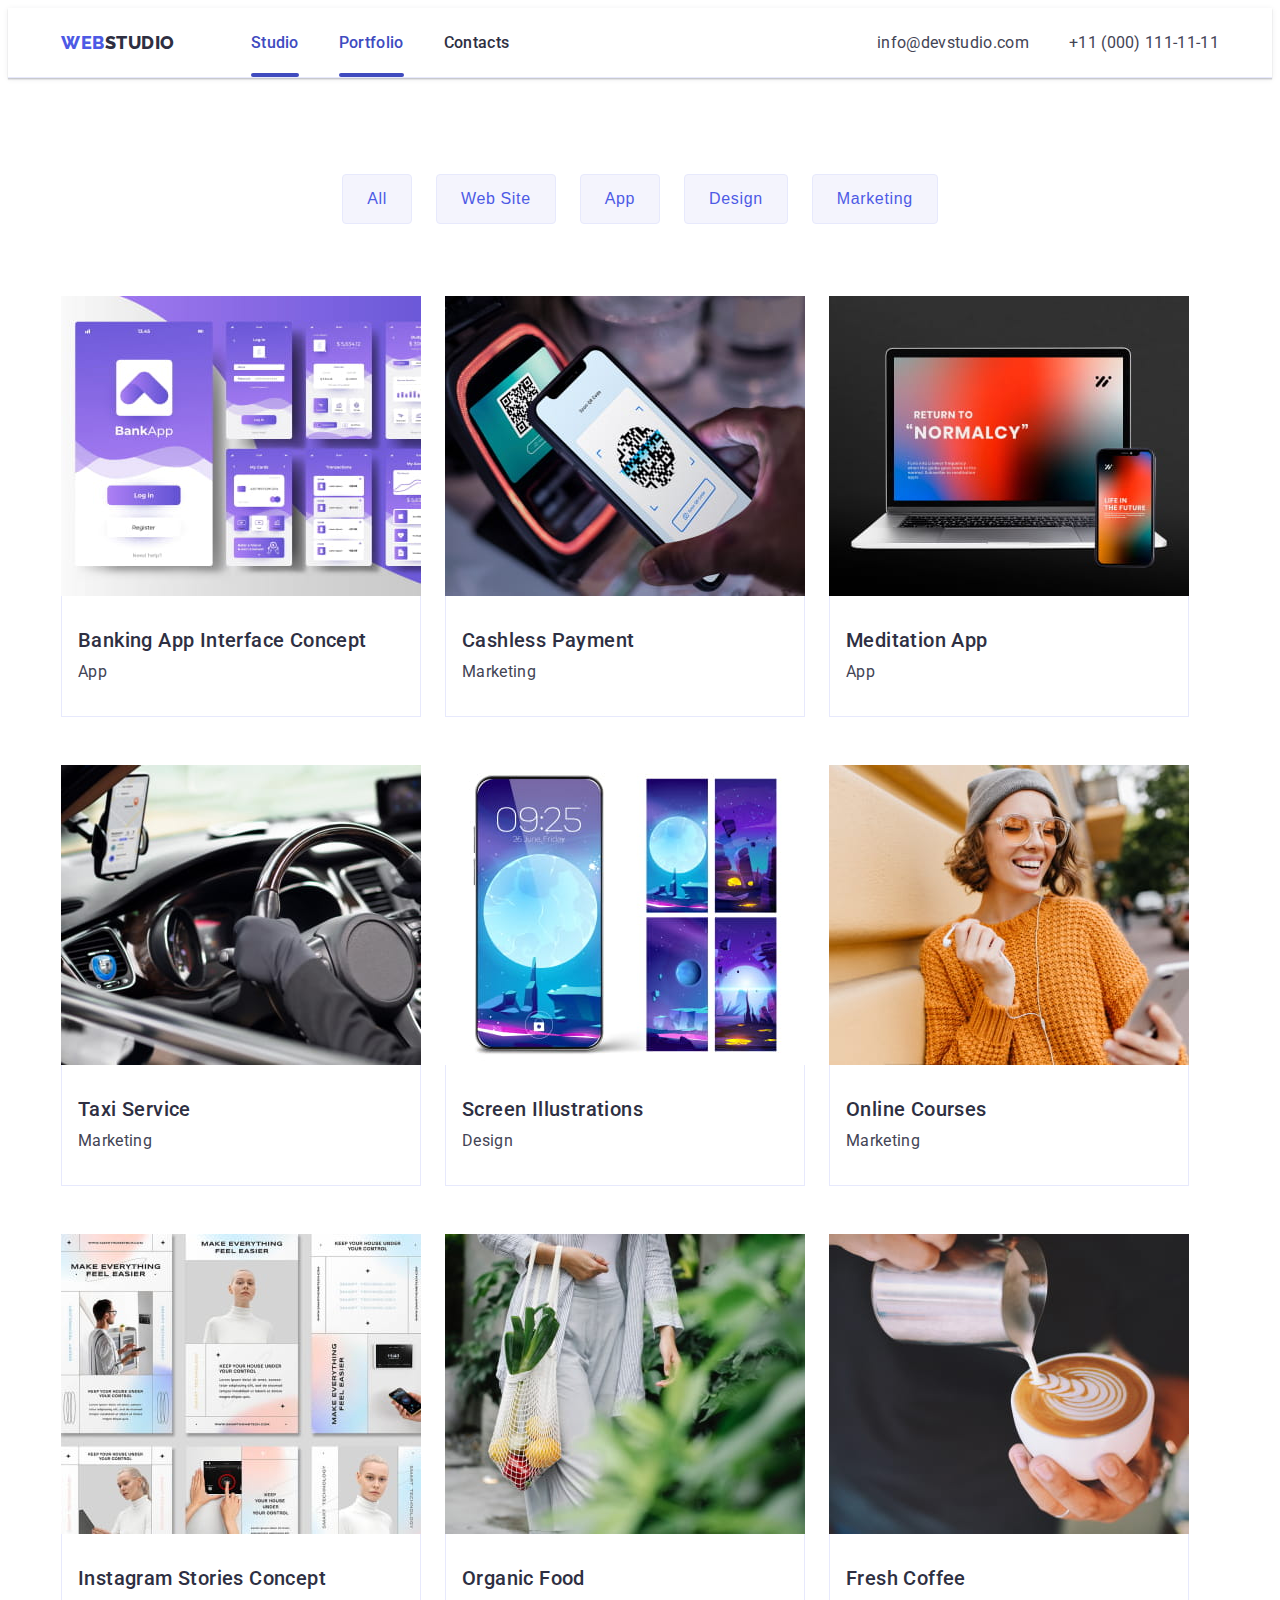
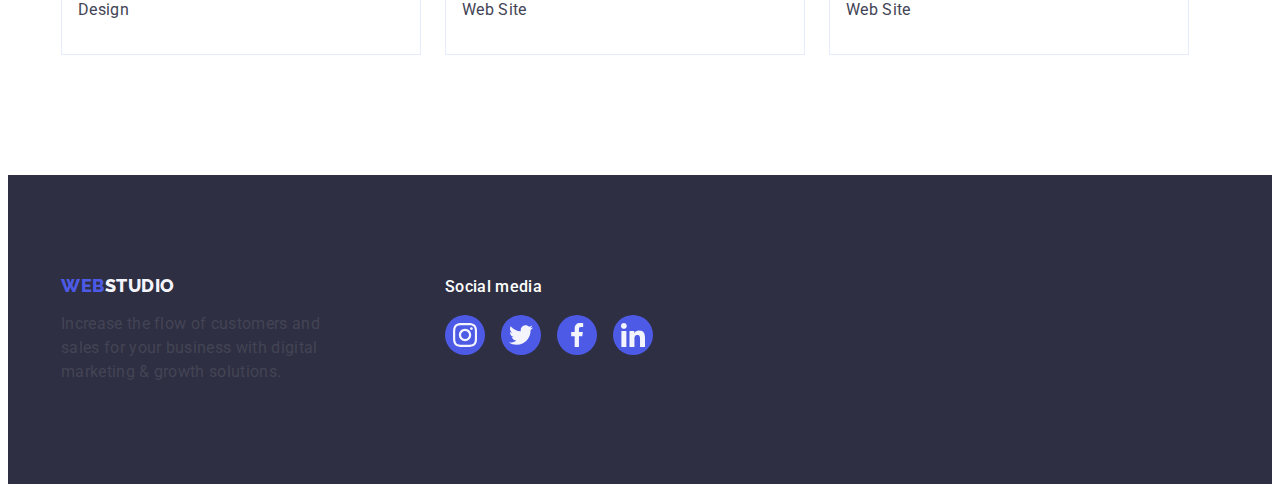
==== portfolio.html @ 9e1050de "Initial commit" ====
<!DOCTYPE html>
<html lang="en">
  <head>
    <meta charset="UTF-8" />
    <meta http-equiv="X-UA-Compatible" content="IE=edge" />
    <meta name="viewport" content="width=device-width, initial-scale=1.0" />
    <title>Portfolio</title>
    <link rel="preconnect" href="https://fonts.googleapis.com" />
    <link rel="preconnect" href="https://fonts.gstatic.com" crossorigin />
    <link
      href="https://fonts.googleapis.com/css2?family=Raleway:wght@800&family=Roboto:wght@400;500;700;900&display=swap"
      rel="stylesheet"
    />
    <link
      rel="stylesheet"
      href="https://cdnjs.cloudflare.com/ajax/libs/modern-normalize/1.1.0/modern-normalize.min.css"
      integrity="sha512-wpPYUAdjBVSE4KJnH1VR1HeZfpl1ub8YT/NKx4PuQ5NmX2tKuGu6U/JRp5y+Y8XG2tV+wKQpNHVUX03MfMFn9Q=="
      crossorigin="anonymous"
      referrerpolicy="no-referrer"
    />
    <link rel="stylesheet" href="./css/styles.css" />
  </head>
  <body>
    <!-- Header -->
    <header class="header">
      <div class="container header-flex">
        <nav class="header-nav">
          <a href="./index.html" class="header-logo link"
            >Web<span class="header-logo-accent">Studio</span></a
          >
          <ul class="header-nav-list list">
            <li class="header-nav-item">
              <a href="./index.html" class="header-nav-link current link"
                >Studio</a
              >
            </li>
            <li class="header-nav-item">
              <a href="./portfolio.html" class="header-nav-link current link"
                >Portfolio</a
              >
            </li>
            <li class="header-nav-item">
              <a href="" class="header-nav-link link">Contacts</a>
            </li>
          </ul>
        </nav>
        <address class="header-contacts">
          <ul class="header-contacts-list list">
            <li class="header-contacts-item">
              <a
                href="mailto:info@devstudio.com"
                class="header-contacts-link link"
                >info@devstudio.com</a
              >
            </li>
            <li class="header-contacts-item">
              <a href="tel:+110001111111" class="header-contacts-link link"
                >+11 (000) 111-11-11</a
              >
            </li>
          </ul>
        </address>
      </div>
    </header>
    <!-- Main -->
    <main>
      <section class="portfolio">
        <div class="container">
          <h1 class="visually-hidden">Portfolio</h1>
          <ul class="filter-btn-list list">
            <li>
              <button type="button" class="button filter-btn">All</button>
            </li>
            <li>
              <button type="button" class="button filter-btn">Web Site</button>
            </li>
            <li>
              <button type="button" class="button filter-btn">App</button>
            </li>
            <li>
              <button type="button" class="button filter-btn">Design</button>
            </li>
            <li>
              <button type="button" class="button filter-btn">Marketing</button>
            </li>
            <!-- Works -->
          </ul>
          <ul class="works-list list">
            <!-- Work 1 -->
            <li class="works-list-item">
              <a href="" class="link works-link">
                <div class="works-thumb">
                  <img
                    src="./images/portfolio-page/banking.jpg"
                    alt="a variety of the baking app interface's designs"
                    width="360"
                    height="300"
                  />
                  <p class="works-text">
                    14 Stylish and User-Friendly App Design Concepts · Task
                    Manager App · Calorie Tracker App · Exotic Fruit Ecommerce
                    App · Cloud Storage App
                  </p>
                </div>
                <div class="works-container">
                  <h2 class="works-subtitle">Banking App Interface Concept</h2>
                  <p class="works-descr">App</p>
                </div>
              </a>
            </li>
            <!-- Work 2 -->
            <li class="works-list-item">
              <a href="" class="link works-link">
                <div class="works-thumb">
                  <img
                    src="./images/portfolio-page/payment.jpg"
                    alt=" a person doing a cashless payment"
                    width="360"
                    height="300"
                  />

                  <p class="works-text">
                    14 Stylish and User-Friendly App Design Concepts · Task
                    Manager App · Calorie Tracker App · Exotic Fruit Ecommerce
                    App · Cloud Storage App
                  </p>
                </div>
                <div class="works-container">
                  <h2 class="works-subtitle">Cashless Payment</h2>
                  <p class="works-descr">Marketing</p>
                </div>
              </a>
            </li>
            <!-- Work 3 -->
            <li class="works-list-item">
              <a href="" class="link works-link">
                <div class="works-thumb">
                  <img
                    src="./images/portfolio-page/meditation.jpg"
                    alt="a laptop and a phone with the meditation app opened"
                    width="360"
                    height="300"
                  />

                  <p class="works-text">
                    14 Stylish and User-Friendly App Design Concepts · Task
                    Manager App · Calorie Tracker App · Exotic Fruit Ecommerce
                    App · Cloud Storage App
                  </p>
                </div>
                <div class="works-container">
                  <h2 class="works-subtitle">Meditation App</h2>
                  <p class="works-descr">App</p>
                </div>
              </a>
            </li>
            <!-- Work 4 -->
            <li class="works-list-item">
              <a href="" class="link works-link">
                <div class="works-thumb">
                  <img
                    src="./images/portfolio-page/taxi.jpg"
                    alt="a person driving a car"
                    width="360"
                    height="300"
                  />

                  <p class="works-text">
                    14 Stylish and User-Friendly App Design Concepts · Task
                    Manager App · Calorie Tracker App · Exotic Fruit Ecommerce
                    App · Cloud Storage App
                  </p>
                </div>
                <div class="works-container">
                  <h2 class="works-subtitle">Taxi Service</h2>
                  <p class="works-descr">Marketing</p>
                </div>
              </a>
            </li>
            <!-- Work 5 -->
            <li class="works-list-item">
              <a href="" class="link works-link">
                <div class="works-thumb">
                  <img
                    src="./images/portfolio-page/illustation.jpg"
                    alt="a phone and several screen Illustrations"
                    width="360"
                    height="300"
                  />

                  <p class="works-text">
                    14 Stylish and User-Friendly App Design Concepts · Task
                    Manager App · Calorie Tracker App · Exotic Fruit Ecommerce
                    App · Cloud Storage App
                  </p>
                </div>
                <div class="works-container">
                  <h2 class="works-subtitle">Screen Illustrations</h2>
                  <p class="works-descr">Design</p>
                </div>
              </a>
            </li>
            <!-- Work 6 -->
            <li class="works-list-item">
              <a href="" class="link works-link">
                <div class="works-thumb">
                  <img
                    src="./images/portfolio-page/courses.jpg"
                    alt="a girl holding a phone and looking at its screen"
                    width="360"
                    height="300"
                  />

                  <p class="works-text">
                    14 Stylish and User-Friendly App Design Concepts · Task
                    Manager App · Calorie Tracker App · Exotic Fruit Ecommerce
                    App · Cloud Storage App
                  </p>
                </div>
                <div class="works-container">
                  <h2 class="works-subtitle">Online Courses</h2>
                  <p class="works-descr">Marketing</p>
                </div>
              </a>
            </li>
            <!-- Work 7 -->
            <li class="works-list-item">
              <a href="" class="link works-link">
                <div class="works-thumb">
                  <img
                    src="./images/portfolio-page/instastories.jpg"
                    alt="several designed pages"
                    width="360"
                    height="300"
                  />

                  <p class="works-text">
                    14 Stylish and User-Friendly App Design Concepts · Task
                    Manager App · Calorie Tracker App · Exotic Fruit Ecommerce
                    App · Cloud Storage App
                  </p>
                </div>
                <div class="works-container">
                  <h2 class="works-subtitle">Instagram Stories Concept</h2>
                  <p class="works-descr">Design</p>
                </div>
              </a>
            </li>
            <!-- Work 8 -->
            <li class="works-list-item">
              <a href="" class="link works-link">
                <div class="works-thumb">
                  <img
                    src="./images/portfolio-page/food.jpg"
                    alt="a person holding a bag with food"
                    width="360"
                    height="300"
                  />

                  <p class="works-text">
                    14 Stylish and User-Friendly App Design Concepts · Task
                    Manager App · Calorie Tracker App · Exotic Fruit Ecommerce
                    App · Cloud Storage App
                  </p>
                </div>
                <div class="works-container">
                  <h2 class="works-subtitle">Organic Food</h2>
                  <p class="works-descr">Web Site</p>
                </div>
              </a>
            </li>
            <!-- Work 9 -->
            <li class="works-list-item">
              <a href="" class="link works-link">
                <div class="works-thumb">
                  <img
                    src="./images/portfolio-page/coffee.jpg"
                    alt="a hand holding a cup of coffee"
                    width="360"
                    height="300"
                  />

                  <p class="works-text">
                    14 Stylish and User-Friendly App Design Concepts · Task
                    Manager App · Calorie Tracker App · Exotic Fruit Ecommerce
                    App · Cloud Storage App
                  </p>
                </div>
                <div class="works-container">
                  <h2 class="works-subtitle">Fresh Coffee</h2>
                  <p class="works-descr">Web Site</p>
                </div>
              </a>
            </li>
          </ul>
        </div>
      </section>
    </main>
    <!-- Footer -->
    <footer class="footer">
      <div class="container footer-container">
        <div class="footer-logo-container">
          <a href="./index.html" class="footer-logo link"
            >Web<span class="footer-logo-accent">Studio</span></a
          >
          <p class="footer-text">
            Increase the flow of customers and sales for your business with
            digital marketing & growth solutions.
          </p>
        </div>
        <div class="footer-social-container">
          <p class="footer-social-text">Social media</p>
          <ul class="footer-social-list list">
            <li class="footer-social-item">
              <a href="" class="footer-social-link">
                <svg width="24" height="24" class="footer-social-icon">
                  <use href="./images/icons.svg#icon-instagram"></use>
                </svg>
              </a>
            </li>
            <li class="footer-social-item">
              <a href="" class="footer-social-link">
                <svg width="24" height="24" class="footer-social-icon">
                  <use href="./images/icons.svg#icon-twitter"></use>
                </svg>
              </a>
            </li>
            <li class="footer-social-item">
              <a href="" class="footer-social-link">
                <svg width="24" height="24" class="footer-social-icon">
                  <use href="./images/icons.svg#icon-facebook"></use>
                </svg>
              </a>
            </li>
            <li class="footer-social-item">
              <a href="" class="footer-social-link">
                <svg width="24" height="24" class="footer-social-icon">
                  <use href="./images/icons.svg#icon-linkedin"></use>
                </svg>
              </a>
            </li>
          </ul>
        </div>
      </div>
    </footer>
  </body>
</html>
---- css/styles.css ----
:root {
  /* Text color */
  --primary-text-color: #434455;
  --secondary-text-color: #2e2f42;
  --tertiary-text-color: #ffffff;
  --light-text: #f4f4fd;

  /* Background color */
  --primary-bg-color: #ffffff;
  --secondary-bg-color: #2e2f42;
  --tertiary-bg-color: #f4f4fd;

  /* Accent color */
  --iris-accent-color: #4d5ae5;
  --ocean-accent-color: #404bbf;
  --footer-hover-accent: #31d0aa;

  /* Border color */
  --border-color: #e7e9fc;

  /* Icon color */
  --icon-color: #f4f4fd;

  /* Logo color */
  --customer-logo-color: #8e8f99;

  /* Transition */
  --duration: 250ms;
  --timing-fucntion: cubic-bezier(0.4, 0, 0.2, 1);
}

body {
  background-color: var(--primary-bg-color);
  color: var(--primary-text-color);
  font-family: Roboto, sans-serif;
  font-size: 16px;
  line-height: 1.5;
  letter-spacing: 0.02em;
}

.list {
  list-style: none;
}

.link {
  text-decoration: none;
}

.button {
  cursor: pointer;
}

.section {
  padding-top: 120px;
  padding-bottom: 120px;
}

h1,
h2,
h3,
h4,
p {
  margin: 0;
}

ul,
ol {
  margin: 0;
  padding-left: 0;
}

img {
  display: block;
  max-width: 100%;
  height: auto;
}

.visually-hidden {
  position: absolute;
  width: 1px;
  height: 1px;
  margin: -1px;
  border: 0;
  padding: 0;

  white-space: nowrap;
  clip-path: inset(100%);
  clip: rect(0 0 0 0);
  overflow: hidden;
}

.container {
  max-width: 1158px;
  padding: 0 15px;
  margin: 0 auto;
  /* outline: 2px solid palevioletred; */
}

/* Header */
.header {
  border-bottom: 1px solid var(--border-color);
  box-shadow: 0px 2px 1px rgba(46, 47, 66, 0.08),
    0px 1px 1px rgba(46, 47, 66, 0.16), 0px 1px 6px rgba(46, 47, 66, 0.08);
}

.header-flex {
  display: flex;
  align-items: center;
}

/* Logo */
.header-logo {
  margin-right: 76px;
  padding-top: 24px;
  padding-bottom: 24px;

  color: var(--iris-accent-color);
  font-family: Raleway, sans-serif;
  font-weight: 800;
  font-size: 18px;
  line-height: 1.17;
  letter-spacing: 0.03em;
  text-transform: uppercase;
}

.header-logo-accent {
  color: var(--secondary-text-color);
}

.header-nav {
  display: flex;
  align-items: center;
  margin-right: auto;
}

.header-nav-list {
  display: flex;
  gap: 40px;
}

.header-nav-link {
  position: relative;

  padding-top: 24px;
  padding-bottom: 24px;

  color: var(--secondary-text-color);
  font-weight: 500;
  font-size: 16px;
  line-height: 1.5;

  transition: color var(--duration) var(--timing-fucntion);
}

.header-nav-link.current {
  color: #404bbf;
}

.header-nav-link::after {
  position: absolute;
  bottom: -1px;

  content: "";

  display: block;
  width: 100%;
  height: 4px;
  border-radius: 2px;
}

.header-nav-link.current::after {
  background-color: #404bbf;
}

/* .current { */
/* color: var(--accent-color); */
/* } */

.header-nav-link:hover,
.header-nav-link:focus {
  color: var(--ocean-accent-color);
}

.header-contacts {
  font-style: normal;
}

.header-contacts-list {
  display: flex;
}

.header-contacts-item:not(:last-child) {
  margin-right: 40px;
}

.header-contacts-link {
  padding-top: 24px;
  padding-bottom: 24px;

  color: var(--primary-text-color);
  font-size: 16px;
  line-height: 1.5;

  transition: color var(--duration) var(--timing-fucntion);
}

.header-contacts-link:hover,
.header-contacts-link:focus {
  color: var(--ocean-accent-color);
}

/* Main */

/* Hero section*/
.hero {
  padding-top: 188px;
  padding-bottom: 188px;
  background-color: var(--secondary-bg-color);
  background-image: linear-gradient(
      rgba(46, 47, 66, 0.7),
      rgba(46, 47, 66, 0.7)
    ),
    url(../images/hero-section/people-office.jpg);
  background-size: cover;
  background-position: center;
  background-repeat: no-repeat;
  max-width: 1440px;
  margin: 0 auto;
}

.hero-title {
  max-width: 496px;
  margin-bottom: 48px;
  margin-left: auto;
  margin-right: auto;

  color: var(--tertiary-text-color);
  font-weight: 700;
  font-size: 56px;
  line-height: 1.07;
  letter-spacing: 0.02em;
  text-align: center;
}

.hero-btn {
  display: block;
  min-width: 169px;
  box-shadow: 0px 4px 4px rgba(0, 0, 0, 0.15);
  border: 0;
  border-radius: 4px;
  padding: 16px 32px;
  margin-left: auto;
  margin-right: auto;

  background-color: var(--iris-accent-color);
  color: var(--tertiary-text-color);
  font-weight: 500;
  font-size: 16px;
  line-height: 1.5;
  letter-spacing: 0.04em;

  transition: background-color var(--duration) var(--timing-fucntion);
}

.hero-btn:hover,
.hero-btn:focus,
.hero-btn:active {
  background-color: var(--ocean-accent-color);
}

/* Features section */
.feature-list {
  display: flex;
  gap: 24px;
}

.feature-list-item {
  width: 264px;
}

.feature-icon-container {
  margin-bottom: 8px;
  border-radius: 4px;
  display: flex;
  justify-content: center;
  align-items: center;

  width: 264px;
  height: 112px;
  background-color: var(--tertiary-bg-color);
}

.feature-subtitle {
  margin-bottom: 8px;

  color: #2e2f42;
  font-weight: 500;
  font-size: 20px;
  line-height: 1.2;
  letter-spacing: 0.02em;
}

/* Duties section */
.duties {
  padding-bottom: 120px;
}

.duties-title,
.team-title,
.customer-title {
  margin-bottom: 72px;

  color: var(--secondary-text-color);
  font-weight: 700;
  font-size: 36px;
  line-height: 1.1;
  letter-spacing: 0.02em;
  text-align: center;
  text-transform: capitalize;
}

.duties-list {
  display: flex;
  gap: 24px;
}

/* Team section */
.team {
  background-color: var(--tertiary-bg-color);
}

.team-list {
  display: flex;
  gap: 24px;
}

.team-item-bg {
  /* padding: 32px 16px; */
  background-color: var(--primary-bg-color);
  box-shadow: 0px 1px 6px rgba(46, 47, 66, 0.08),
    0px 1px 1px rgba(46, 47, 66, 0.16), 0px 2px 1px rgba(46, 47, 66, 0.08);
  border-radius: 0px 0px 4px 4px;
}

.team-item-container {
  padding-top: 32px;
  padding-bottom: 32px;
  border-radius: 0px 0px 4px 4px;
}

.team-worker-name {
  margin-bottom: 8px;

  color: var(--secondary-text-color);
  font-weight: 500;
  font-size: 20px;
  line-height: 1.2;
  letter-spacing: 0.02em;
  text-align: center;
}

.team-worker-role {
  font-size: 16px;
  text-align: center;
  margin-bottom: 8px;
}

.team-social-list {
  display: flex;
  justify-content: center;
  gap: 24px;
}

.team-social-link {
  display: flex;
  justify-content: center;
  align-items: center;
  border-radius: 50%;
  width: 40px;
  height: 40px;
  background-color: var(--iris-accent-color);

  transition: background-color var(--duration) var(--timing-fucntion);
}

.team-social-link:hover,
.team-social-link:focus {
  background-color: var(--ocean-accent-color);
}

.team-social-icon {
  fill: var(--icon-color);
}

/* Customers section */
.customer-icon-list {
  display: flex;
  gap: 24px;
}

.customer-icon-link {
  display: flex;
  justify-content: center;
  align-items: center;

  width: 168px;
  height: 88px;
  color: var(--customer-logo-color);
  border: 1px solid var(--customer-logo-color);
  border-radius: 4px;

  transition: border-color 250ms cubic-bezier(0.4, 0, 0.2, 1),
    color 250ms cubic-bezier(0.4, 0, 0.2, 1);
}

.customer-icon-link:hover,
.customer-icon-link:focus {
  color: var(--ocean-accent-color);
  border-color: var(--ocean-accent-color);
}

.customer-icon {
  width: 104px;
  height: 56px;
  fill: currentColor;
}

/* Footer */

.footer {
  padding-top: 100px;
  padding-bottom: 100px;
  background-color: var(--secondary-bg-color);
}

/* Logo */
.footer-container {
  display: flex;
  align-items: baseline;
}

.footer-logo {
  display: inline-block;
  margin-bottom: 16px;

  color: var(--iris-accent-color);
  font-family: Raleway, sans-serif;
  font-weight: 800;
  font-size: 18px;
  line-height: 1.17;
  letter-spacing: 0.03em;
  text-transform: uppercase;
}

.footer-logo-container {
  margin-right: 120px;
}

.footer-logo-accent {
  color: #f4f4fd;
}

.footer-text {
  width: 264px;

  color: var(--footer-text);
}

.footer-social-text {
  color: var(--tertiary-text-color);
  font-weight: 500;
  font-size: 16px;
  line-height: 1.5;
  letter-spacing: 0.02em;
  margin-bottom: 16px;
}

.footer-social-list {
  display: flex;
  gap: 16px;
}

.footer-social-link {
  display: flex;
  justify-content: center;
  align-items: center;
  border-radius: 50%;
  width: 40px;
  height: 40px;
  background-color: var(--iris-accent-color);

  transition: background-color var(--duration) var(--timing-fucntion);
}

.footer-social-link:hover,
.footer-social-link:focus {
  background-color: var(--footer-hover-accent);
}

.footer-social-icon {
  fill: var(--icon-color);
}

/* Portfolio-page */

.filter-btn-list {
  display: flex;
  justify-content: center;
  gap: 24px;
  margin-bottom: 72px;
}

.filter-btn {
  padding-top: 12px;
  padding-bottom: 12px;
  padding-left: 24px;
  padding-right: 24px;

  background-color: var(--tertiary-bg-color);
  color: var(--iris-accent-color);
  font-size: 16px;
  line-height: 1.5;
  font-weight: 500;
  letter-spacing: 0.04em;
  border: 1px solid var(--border-color);
  border-radius: 4px;

  transition: color 250ms cubic-bezier(0.4, 0, 0.2, 1),
    background-color 250ms cubic-bezier(0.4, 0, 0.2, 1),
    border-color 250ms cubic-bezier(0.4, 0, 0.2, 1),
    box-shadow 250ms cubic-bezier(0.4, 0, 0.2, 1);
}

.filter-btn:hover,
.filter-btn:focus,
.filter-btn:active {
  background-color: var(--ocean-accent-color);
  color: var(--tertiary-text-color);
  border: 1px solid transparent;
  box-shadow: 0px 3px 1px rgba(0, 0, 0, 0.1), 0px 2px 1px rgba(0, 0, 0, 0.08),
    0px 2px 2px rgba(0, 0, 0, 0.12);
}

/* Portfolio section */
.portfolio {
  padding-top: 96px;
  padding-bottom: 120px;
}

/* Works */
.works-list {
  display: flex;
  flex-wrap: wrap;
  row-gap: 48px;
  column-gap: 24px;
}

.works-link {
  display: block;

  transition: box-shadow var(--duration) var(--timing-fucntion);
}

.works-link:hover,
.works-link:focus {
  box-shadow: 0px 1px 6px rgba(46, 47, 66, 0.08),
    0px 1px 1px rgba(46, 47, 66, 0.16), 0px 2px 1px rgba(46, 47, 66, 0.08);
}

/* .works-link:hover .works-overlay,
.works-link:focus .works-overlay {
  transform: translateY(0%);
} */

.works-link:hover .works-text,
.works-link:focus .works-text {
  transform: translateY(0%);
}

.works-thumb {
  position: relative;
  overflow: hidden;
}

/* .works-overlay {
  position: absolute;
  top: 0;
  left: 0;
  transform: translateY(100%);
  width: 100%;
  height: 100%;
  background-color: var(--iris-accent-color);

  transition: transform var(--duration) var(--timing-fucntion);
} */

.works-text {
  position: absolute;
  top: 0;
  left: 0;
  font-size: 16px;
  line-height: 1.5;
  letter-spacing: 0.02em;
  color: var(--light-text);
  padding: 40px 32px;
  background-color: #4d5ae5;
  height: 100%;
  width: 100%;
  transform: translateY(100%);
  transition: transform 250ms cubic-bezier(0.4, 0, 0.2, 1);
}

.works-container {
  border: 1px solid var(--border-color);
  border-top: none;
  padding: 32px 16px;
}

.works-subtitle {
  margin-bottom: 8px;

  color: var(--secondary-text-color);
  font-weight: 500;
  font-size: 20px;
  line-height: 1.2;
  letter-spacing: 0.02em;
}

.works-descr {
  color: var(--primary-text-color);
}

/* Modal window */
.backdrop {
  position: fixed;
  top: 0;
  left: 0;
  width: 100%;
  height: 100%;
  background-color: rgba(46, 47, 66, 0.4);

  opacity: 1;

  transition: opacity 250ms cubic-bezier(0.4, 0, 0.2, 1),
    visibility 250ms cubic-bezier(0.4, 0, 0.2, 1);
}

.backdrop.is-hidden {
  opacity: 0;
  visibility: hidden;
  pointer-events: none;
}

.modal {
  position: absolute;
  top: 50%;
  left: 50%;
  transform: translate(-50%, -50%) scale(1);
  width: 408px;
  min-height: 576px;
  background-color: #fcfcfc;
  box-shadow: 0px 1px 1px rgba(0, 0, 0, 0.14), 0px 1px 3px rgba(0, 0, 0, 0.12),
    0px 2px 1px rgba(0, 0, 0, 0.2);
  border-radius: 4px;

  transition: transform 250ms cubic-bezier(0.4, 0, 0.2, 1);
}

.backdrop.is-hidden .modal {
  opacity: 0;
  transform: translate(-50%, 40%);
}

.modal-btn {
  position: absolute;
  top: 24px;
  right: 24px;
  width: 24px;
  height: 24px;
  display: flex;
  justify-content: center;
  align-items: center;
  padding: 0;
  background-color: #e7e9fc;
  border: 1px solid rgba(0, 0, 0, 0.1);
  border-radius: 50%;
  cursor: pointer;
  transition: background-color 250ms cubic-bezier(0.4, 0, 0.2, 1),
    border 250ms cubic-bezier(0.4, 0, 0.2, 1);
}

.modal-btn:hover,
.modal-btn:focus {
  background-color: #404bbf;
  border: none;
}

.modal-icon {
  fill: #2e2f42;
  transition: fill 250ms cubic-bezier(0.4, 0, 0.2, 1);
}

.modal-btn:hover .modal-icon,
.modal-btn:focus .modal-icon {
  fill: #ffffff;
}
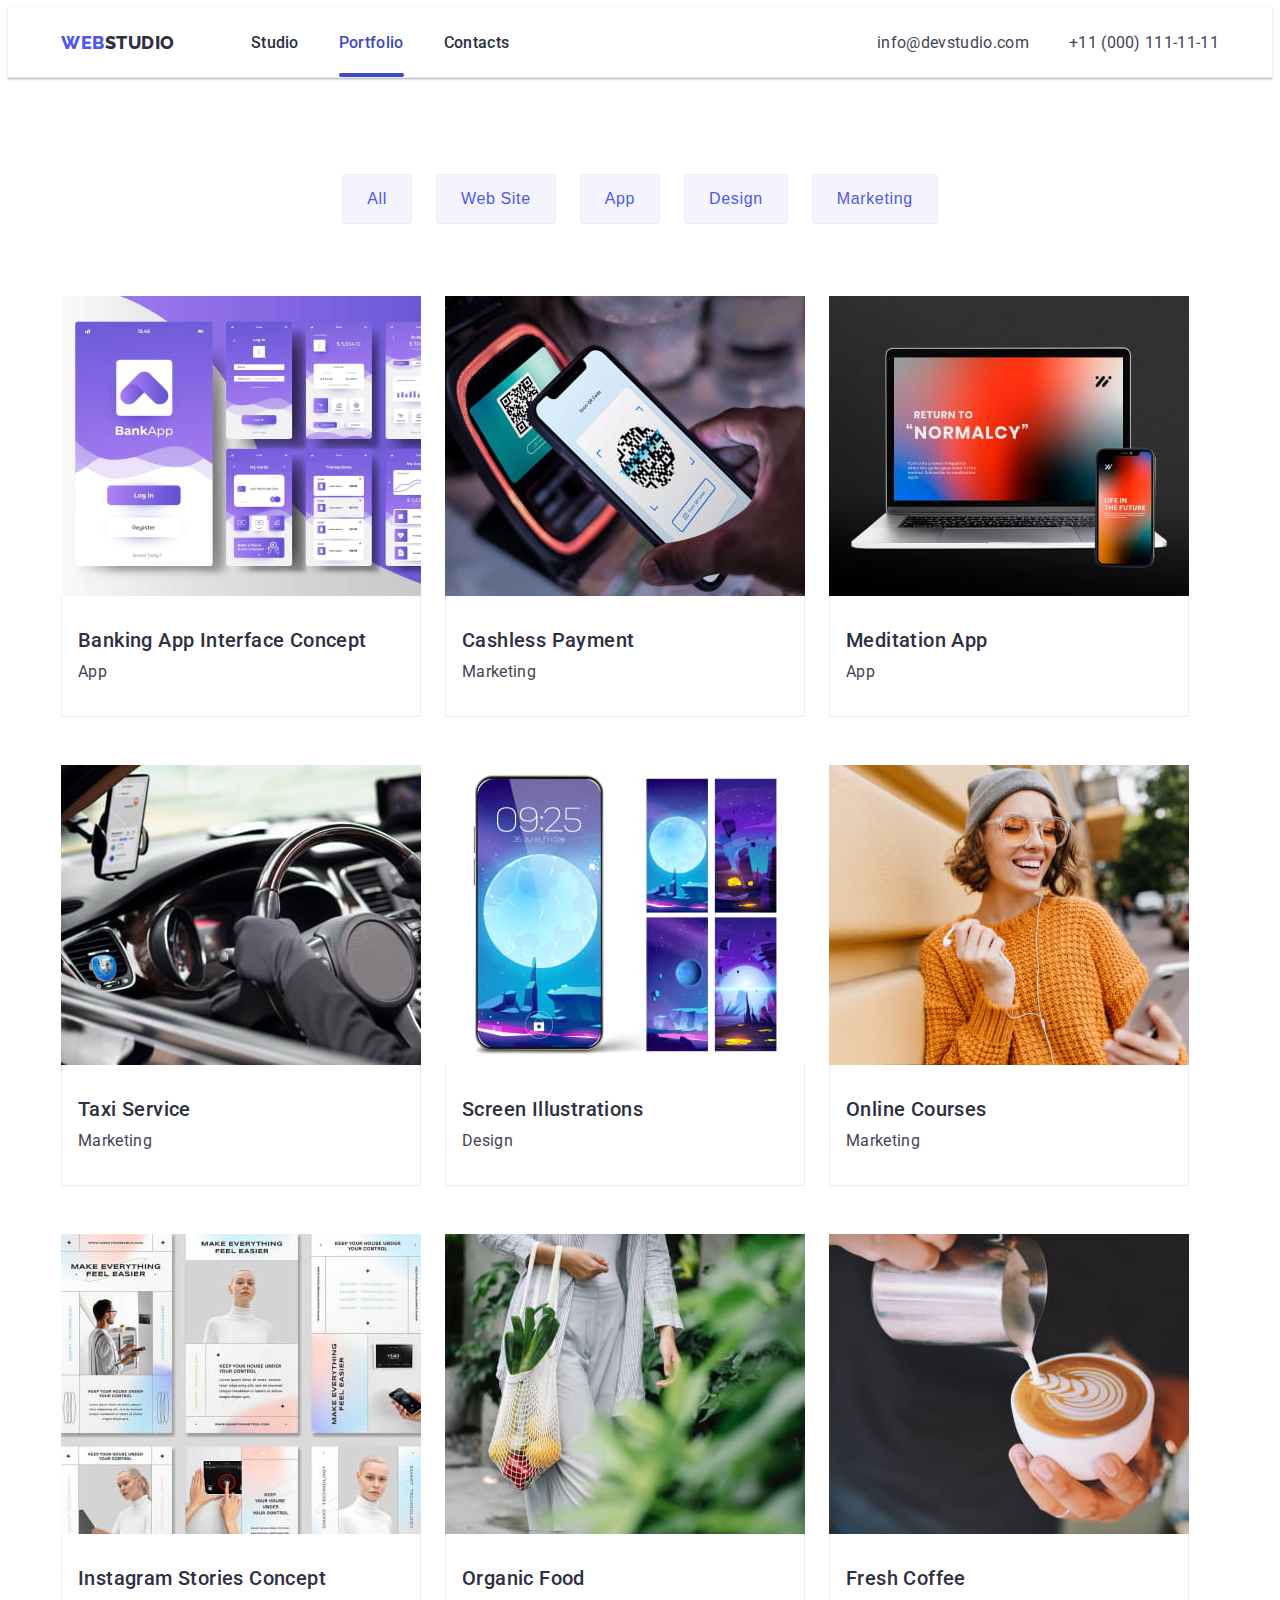
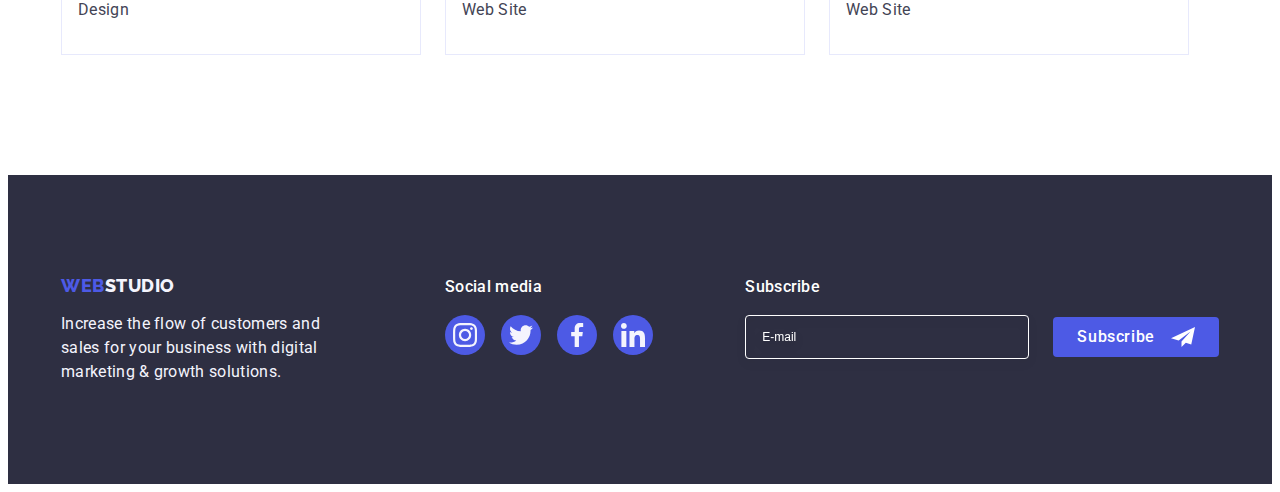
==== commit 6f8d0a3b: "update" ====
--- a/portfolio.html
+++ b/portfolio.html
@@ -30,9 +30,7 @@
           >
           <ul class="header-nav-list list">
             <li class="header-nav-item">
-              <a href="./index.html" class="header-nav-link current link"
-                >Studio</a
-              >
+              <a href="./index.html" class="header-nav-link link">Studio</a>
             </li>
             <li class="header-nav-item">
               <a href="./portfolio.html" class="header-nav-link current link"
@@ -341,6 +339,25 @@
             </li>
           </ul>
         </div>
+        <div class="form-container">
+          <strong class="footer-form-text">Subscribe</strong>
+          <form class="footer-form">
+            <label>
+              <input
+                type="email"
+                name="user_name"
+                placeholder="E-mail"
+                class="footer-input-email"
+              />
+            </label>
+            <button type="submit" class="footer-form-btn">
+              Subscribe
+              <svg width="24" height="24">
+                <use href="./images/icons.svg#icon-plane"></use>
+              </svg>
+            </button>
+          </form>
+        </div>
       </div>
     </footer>
   </body>
--- a/css/styles.css
+++ b/css/styles.css
@@ -420,8 +420,8 @@
 }
 
 .customer-icon {
-  width: 104px;
-  height: 56px;
+  /* width: 104px;
+  height: 56px; */
   fill: currentColor;
 }
 
@@ -463,10 +463,11 @@
 .footer-text {
   width: 264px;
 
-  color: var(--footer-text);
-}
-
-.footer-social-text {
+  color: var(--light-text);
+}
+
+.footer-social-text,
+.footer-form-text {
   color: var(--tertiary-text-color);
   font-weight: 500;
   font-size: 16px;
@@ -499,6 +500,80 @@
 
 .footer-social-icon {
   fill: var(--icon-color);
+}
+
+.form-container {
+  display: flex;
+  flex-direction: column;
+  margin-left: auto;
+}
+
+.footer-form {
+  display: flex;
+  align-items: center;
+  gap: 24px;
+}
+
+.email-btn-wrapper {
+  display: flex;
+  align-items: center;
+  gap: 24px;
+}
+
+.footer-input-email {
+  padding-left: 16px;
+
+  width: 264px;
+  height: 40px;
+
+  font-size: 12px;
+  line-height: 2;
+  color: #ffffff;
+
+  background-color: transparent;
+  border: 1px solid #ffffff;
+  filter: drop-shadow(0px 4px 4px rgba(0, 0, 0, 0.15));
+  border-radius: 4px;
+}
+
+.footer-input-email::placeholder {
+  color: #ffffff;
+}
+
+.footer-input-email:focus {
+  outline: transparent;
+}
+
+.footer-form-btn {
+  display: flex;
+  justify-content: center;
+  align-items: center;
+  gap: 16px;
+
+  min-width: 165px;
+  padding-top: 8px;
+  padding-bottom: 8px;
+  padding-left: 24px;
+  padding-right: 24px;
+
+  font-family: "Roboto";
+  font-weight: 500;
+  font-size: 16px;
+  line-height: 1.5;
+  letter-spacing: 0.04em;
+
+  color: #ffffff;
+  background: #4d5ae5;
+  border: none;
+  border-radius: 4px;
+
+  transition: background-color var(--duration) var(--timing-fucntion);
+}
+
+.footer-form-btn:hover,
+.footer-form-btn:focus,
+.footer-form-btn:active {
+  background-color: var(--ocean-accent-color);
 }
 
 /* Portfolio-page */
@@ -656,8 +731,14 @@
   top: 50%;
   left: 50%;
   transform: translate(-50%, -50%) scale(1);
+
+  padding-top: 72px;
+  padding-bottom: 24px;
+  padding-left: 24px;
+  padding-right: 24px;
   width: 408px;
   min-height: 576px;
+
   background-color: #fcfcfc;
   box-shadow: 0px 1px 1px rgba(0, 0, 0, 0.14), 0px 1px 3px rgba(0, 0, 0, 0.12),
     0px 2px 1px rgba(0, 0, 0, 0.2);
@@ -675,8 +756,10 @@
   position: absolute;
   top: 24px;
   right: 24px;
+
   width: 24px;
   height: 24px;
+
   display: flex;
   justify-content: center;
   align-items: center;
@@ -704,3 +787,160 @@
 .modal-btn:focus .modal-icon {
   fill: #ffffff;
 }
+
+.modal-title {
+  display: block;
+
+  margin-bottom: 16px;
+
+  font-weight: 500;
+  font-size: 16px;
+  line-height: 1.5;
+  text-align: center;
+  letter-spacing: 0.02em;
+  color: #2e2f42;
+}
+
+.modal-form-label {
+  display: block;
+
+  margin-bottom: 4px;
+
+  font-size: 12px;
+  line-height: 1.17;
+  letter-spacing: 0.04em;
+  color: #8e8f99;
+}
+
+.modal-form-wrapper {
+  position: relative;
+  margin-bottom: 8px;
+}
+
+.modal-form-field {
+  padding: 0;
+  padding-left: 40px;
+  width: 100%;
+  height: 40px;
+
+  outline-offset: -1px;
+  border: 1px solid rgba(46, 47, 66, 0.4);
+  border-radius: 4px;
+  transition: outline-color var(--duration) var(--timing-fucntion);
+}
+
+.modal-form-field:focus {
+  outline-color: #4d5ae5;
+}
+
+.modal-form-icon {
+  position: absolute;
+  top: 50%;
+  left: 16px;
+
+  pointer-events: none;
+
+  transform: translateY(-50%);
+  transition: fill var(--duration) var(--timing-fucntion);
+}
+
+.modal-form-field:focus + .modal-form-icon {
+  fill: #4d5ae5;
+}
+
+.modal-form-comment {
+  display: block;
+
+  resize: none;
+  margin-bottom: 16px;
+  padding-top: 8px;
+  padding-bottom: 8px;
+  padding-left: 16px;
+  padding-right: 16px;
+  width: 100%;
+  height: 120px;
+
+  font-size: 12px;
+  line-height: 1.17;
+  letter-spacing: 0.04em;
+
+  outline-offset: -1px;
+  border: 1px solid rgba(46, 47, 66, 0.4);
+  border-radius: 4px;
+  transition: outline-color var(--duration) var(--timing-fucntion);
+}
+
+.modal-form-comment::placeholder {
+  color: rgba(46, 47, 66, 0.4);
+}
+
+.modal-form-comment:focus {
+  outline-color: #4d5ae5;
+}
+
+.modal-form-agreement {
+  display: flex;
+  justify-content: center;
+
+  gap: 8px;
+}
+
+.unchecked {
+  opacity: 1;
+}
+
+.checked {
+  opacity: 0;
+}
+
+.form-check-input:checked + .form-custom-check > .unchecked {
+  opacity: 0;
+}
+
+.form-check-input:checked + .form-custom-check > .checked {
+  opacity: 1;
+}
+
+.form-agreement-text {
+  margin-bottom: 24px;
+
+  font-size: 12px;
+  line-height: 1.17;
+  letter-spacing: 0.04em;
+  color: #8e8f99;
+
+  user-select: none;
+}
+
+.form-agreement-link {
+  color: #4d5ae5;
+  line-height: 1.33;
+}
+
+.modal-form-btn {
+  display: block;
+  margin: 0 auto;
+
+  min-width: 169px;
+  padding: 16px 32px;
+
+  font-weight: 500;
+  font-size: 16px;
+  line-height: 1.5;
+  text-align: center;
+  letter-spacing: 0.04em;
+  color: #ffffff;
+
+  background: #4d5ae5;
+  box-shadow: 0px 4px 4px rgba(0, 0, 0, 0.15);
+  border: none;
+  border-radius: 4px;
+
+  transition: background-color var(--duration) var(--timing-fucntion);
+}
+
+.modal-form-btn:hover,
+.modal-foem-btn:focus,
+.modal-foem-btn:active {
+  background-color: var(--ocean-accent-color);
+}
